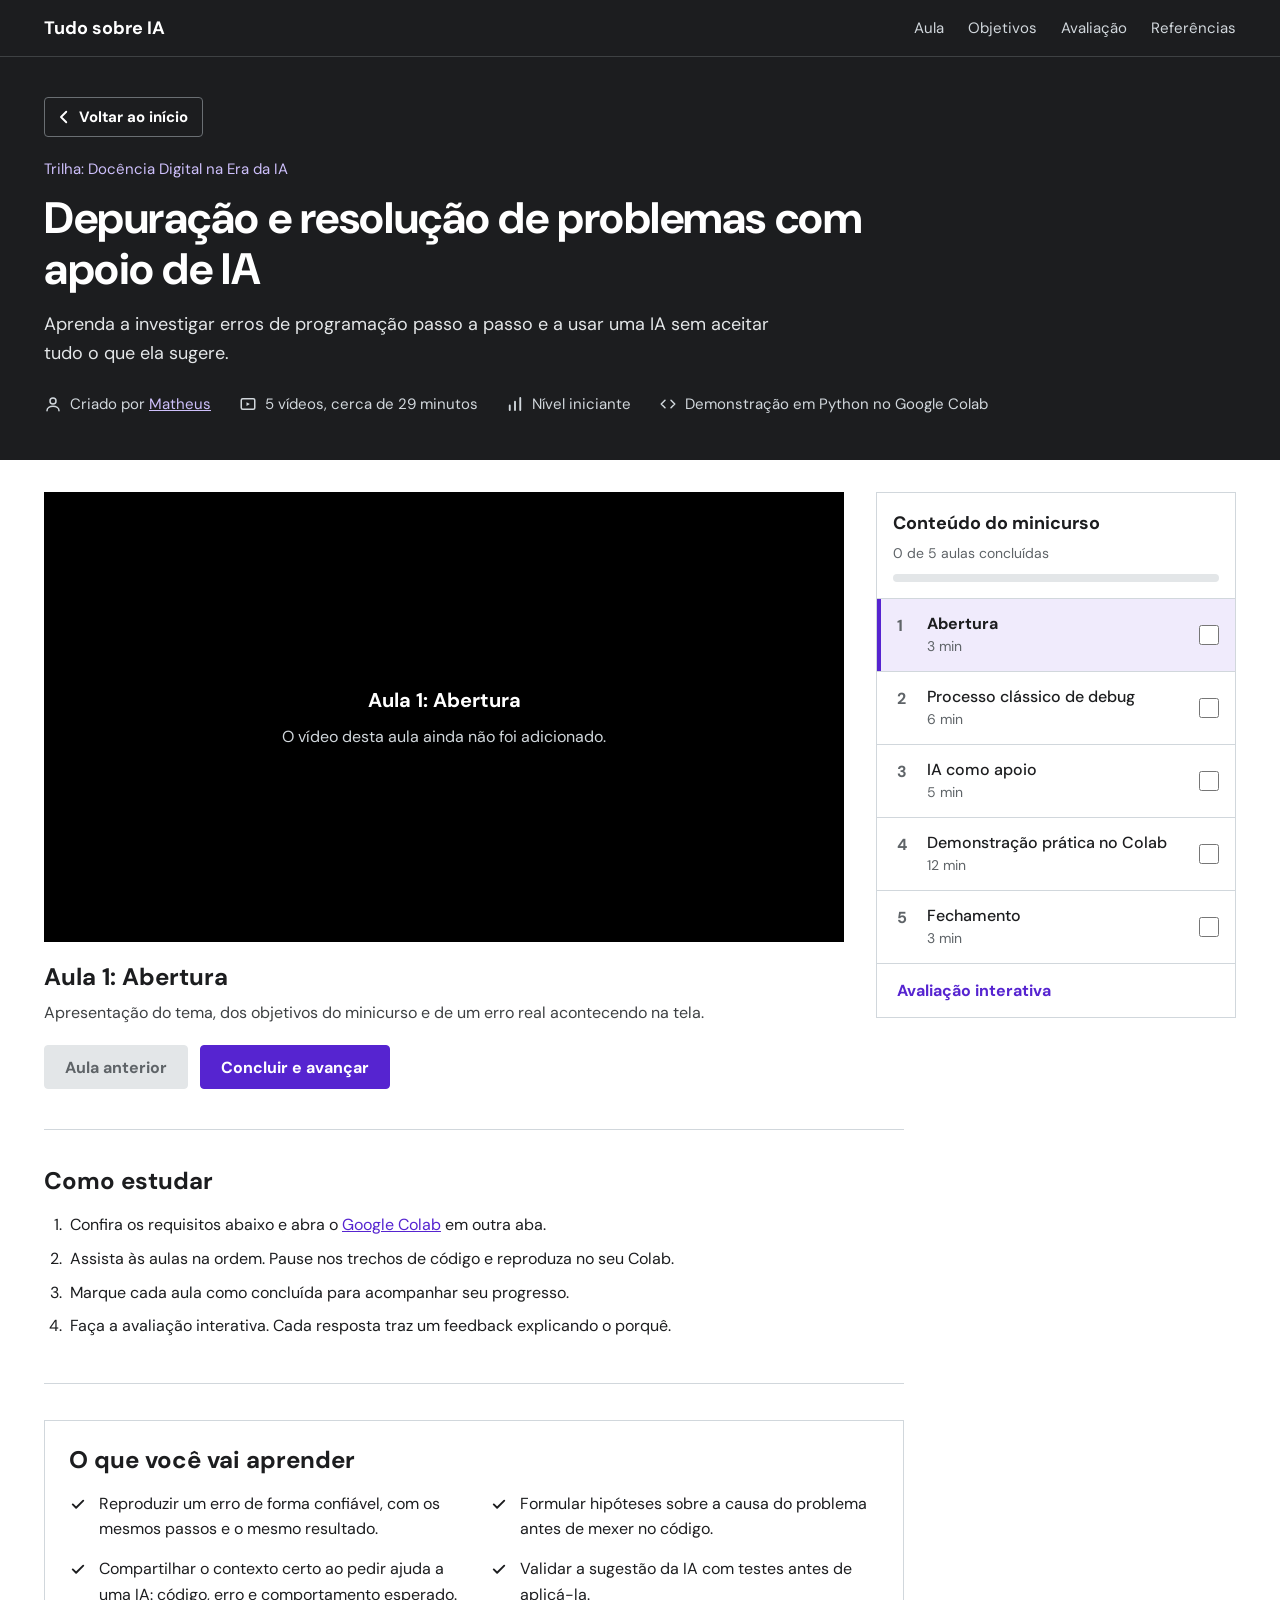
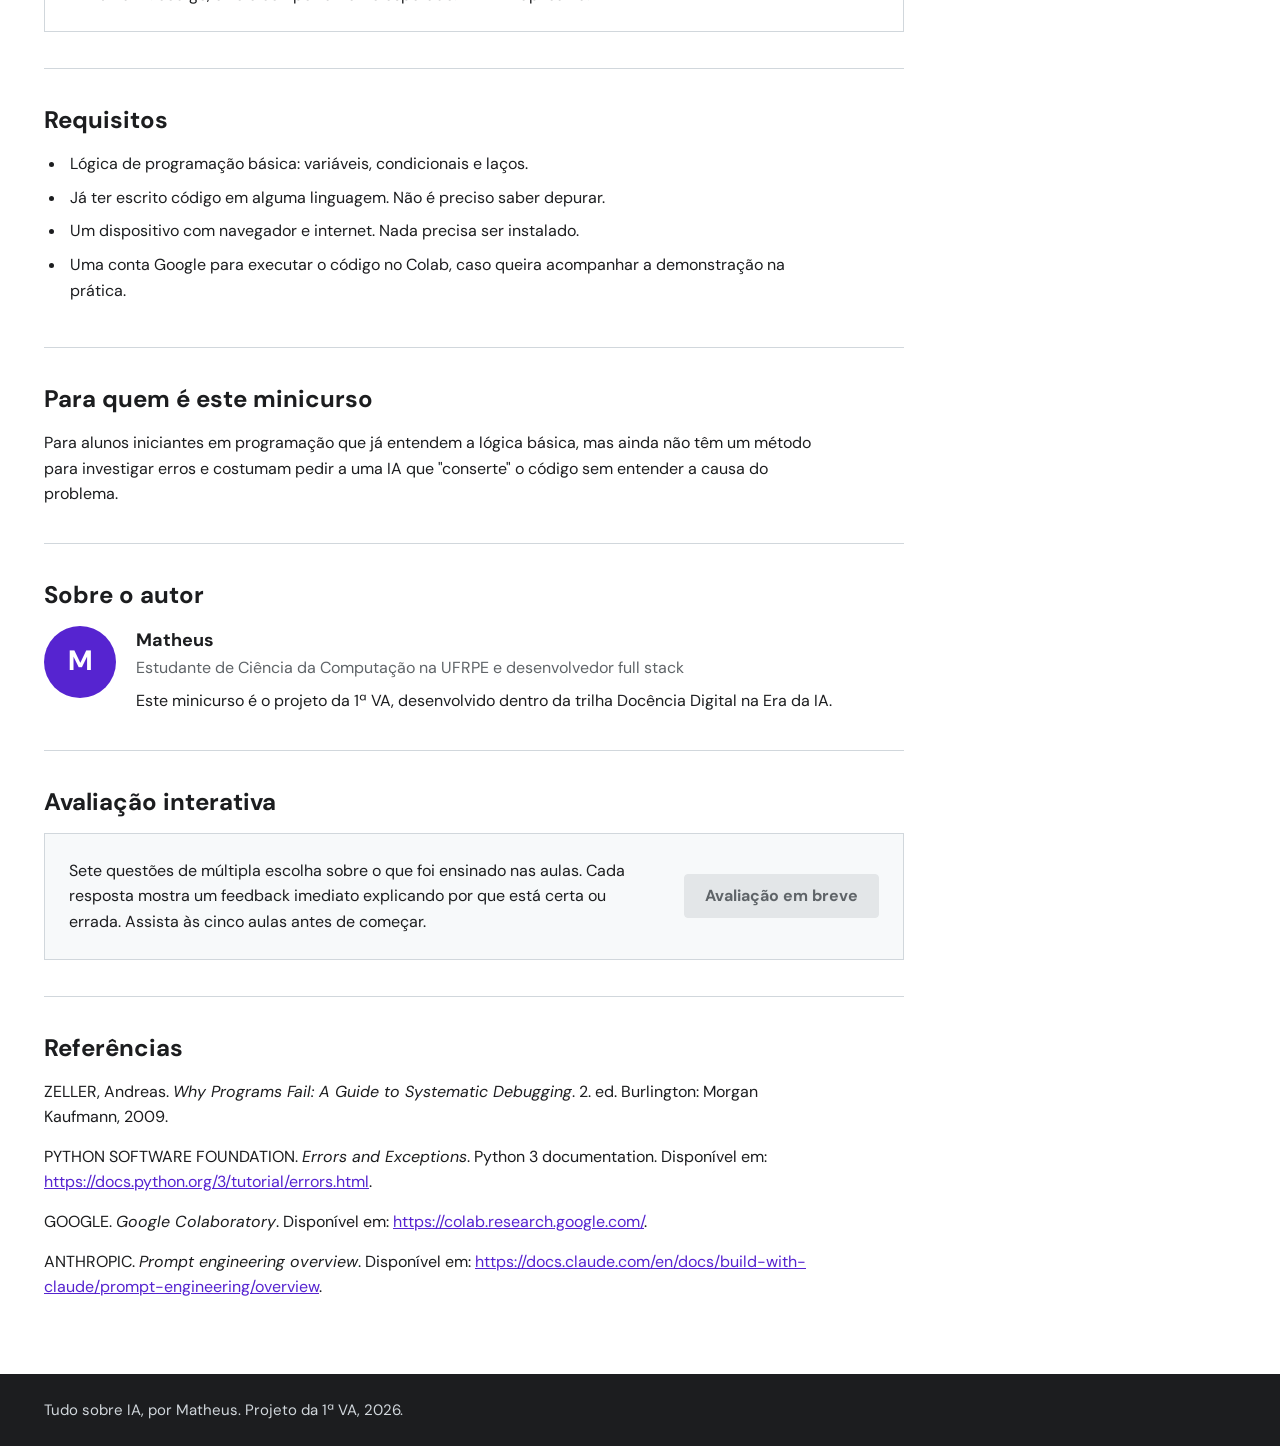
==== curso.html @ 9d7bdcac "site inicial" ====
<!DOCTYPE html>
<html lang="pt-BR">
<head>
  <meta charset="utf-8">
  <meta name="viewport" content="width=device-width, initial-scale=1">
  <meta name="theme-color" content="#1c1d1f">
  <title>Depuração e resolução de problemas com apoio de IA | Tudo sobre IA</title>
  <meta name="description" content="Minicurso em vídeo para iniciantes em programação: reproduzir erros, formular hipóteses e usar uma IA com segurança para depurar código em Python.">
  <link rel="preconnect" href="https://fonts.googleapis.com">
  <link rel="preconnect" href="https://fonts.gstatic.com" crossorigin>
  <link href="https://fonts.googleapis.com/css2?family=DM+Sans:opsz,wght@9..40,400;9..40,500;9..40,700&display=swap" rel="stylesheet">
  <link rel="stylesheet" href="styles.css">
</head>
<body>
  <a class="skip-link" href="#aula">Ir para a aula</a>

  <header class="topbar">
    <div class="wrap topbar-inner">
      <a class="brand" href="index.html">Tudo sobre IA</a>
      <nav aria-label="Seções da página">
        <ul>
          <li><a href="#aula">Aula</a></li>
          <li><a href="#aprender">Objetivos</a></li>
          <li><a href="#avaliacao">Avaliação</a></li>
          <li><a href="#referencias">Referências</a></li>
        </ul>
      </nav>
    </div>
  </header>

  <main id="inicio">
    <section class="hero" aria-labelledby="titulo">
      <div class="wrap">
        <a class="back" href="index.html">
          <svg viewBox="0 0 24 24" width="18" height="18" aria-hidden="true" focusable="false"><path d="M15 5l-7 7 7 7" fill="none" stroke="currentColor" stroke-width="2.5" stroke-linecap="round" stroke-linejoin="round"/></svg>
          Voltar ao início
        </a>
        <p class="trail">Trilha: Docência Digital na Era da IA</p>
        <h1 id="titulo">Depuração e resolução de problemas com apoio de IA</h1>
        <p class="lead">Aprenda a investigar erros de programação passo a passo e a usar uma IA sem aceitar tudo o que ela sugere.</p>
        <ul class="meta">
          <li>
            <svg viewBox="0 0 24 24" width="18" height="18" aria-hidden="true" focusable="false"><circle cx="12" cy="8" r="4" fill="none" stroke="currentColor" stroke-width="2"/><path d="M4 21c0-4 4-6 8-6s8 2 8 6" fill="none" stroke="currentColor" stroke-width="2" stroke-linecap="round"/></svg>
            <span>Criado por <a href="#autor">Matheus</a></span>
          </li>
          <li>
            <svg viewBox="0 0 24 24" width="18" height="18" aria-hidden="true" focusable="false"><rect x="3" y="5" width="18" height="14" rx="2" fill="none" stroke="currentColor" stroke-width="2"/><path d="M10 9.5v5l4.5-2.5z" fill="currentColor"/></svg>
            <span id="meta-videos">5 vídeos, cerca de 29 minutos</span>
          </li>
          <li>
            <svg viewBox="0 0 24 24" width="18" height="18" aria-hidden="true" focusable="false"><path d="M5 20v-6M12 20V9M19 20V4" fill="none" stroke="currentColor" stroke-width="2.5" stroke-linecap="round"/></svg>
            <span>Nível iniciante</span>
          </li>
          <li>
            <svg viewBox="0 0 24 24" width="18" height="18" aria-hidden="true" focusable="false"><path d="M8 7l-5 5 5 5M16 7l5 5-5 5" fill="none" stroke="currentColor" stroke-width="2" stroke-linecap="round" stroke-linejoin="round"/></svg>
            <span>Demonstração em Python no Google Colab</span>
          </li>
        </ul>
      </div>
    </section>

    <section id="aula" class="player wrap" aria-labelledby="aula-titulo">
      <div class="stage">
        <div class="video-frame" id="video-frame">
          <noscript><p class="placeholder">Ative o JavaScript para assistir às aulas.</p></noscript>
        </div>
        <div class="lesson-head">
          <h2 id="aula-titulo" aria-live="polite">Aula 1</h2>
          <p id="aula-desc"></p>
          <div class="lesson-actions">
            <button type="button" id="prev" class="btn btn-ghost">Aula anterior</button>
            <button type="button" id="next" class="btn">Concluir e avançar</button>
          </div>
        </div>
      </div>

      <aside class="sidebar" aria-labelledby="conteudo-titulo">
        <div class="sidebar-head">
          <h2 id="conteudo-titulo">Conteúdo do minicurso</h2>
          <p id="progress-text" class="progress-text">0 de 5 aulas concluídas</p>
          <progress id="progress" max="5" value="0" aria-labelledby="progress-text"></progress>
        </div>
        <ol id="lesson-list" class="lessons"></ol>
        <a class="sidebar-foot" href="#avaliacao">Avaliação interativa</a>
      </aside>
    </section>

    <div class="wrap content">
      <section id="como-estudar" class="block" aria-labelledby="como-estudar-titulo">
        <h2 id="como-estudar-titulo">Como estudar</h2>
        <ol class="steps">
          <li>Confira os requisitos abaixo e abra o <a href="https://colab.research.google.com/" target="_blank" rel="noopener noreferrer">Google Colab</a> em outra aba.</li>
          <li>Assista às aulas na ordem. Pause nos trechos de código e reproduza no seu Colab.</li>
          <li>Marque cada aula como concluída para acompanhar seu progresso.</li>
          <li>Faça a avaliação interativa. Cada resposta traz um feedback explicando o porquê.</li>
        </ol>
      </section>

      <section id="aprender" class="block" aria-labelledby="aprender-titulo">
        <div class="learn-box">
          <h2 id="aprender-titulo">O que você vai aprender</h2>
          <ul class="checks">
            <li>
              <svg viewBox="0 0 24 24" width="18" height="18" aria-hidden="true" focusable="false"><path d="M5 12.5l4.5 4.5L19 7.5" fill="none" stroke="currentColor" stroke-width="2.5" stroke-linecap="round" stroke-linejoin="round"/></svg>
              <span>Reproduzir um erro de forma confiável, com os mesmos passos e o mesmo resultado.</span>
            </li>
            <li>
              <svg viewBox="0 0 24 24" width="18" height="18" aria-hidden="true" focusable="false"><path d="M5 12.5l4.5 4.5L19 7.5" fill="none" stroke="currentColor" stroke-width="2.5" stroke-linecap="round" stroke-linejoin="round"/></svg>
              <span>Formular hipóteses sobre a causa do problema antes de mexer no código.</span>
            </li>
            <li>
              <svg viewBox="0 0 24 24" width="18" height="18" aria-hidden="true" focusable="false"><path d="M5 12.5l4.5 4.5L19 7.5" fill="none" stroke="currentColor" stroke-width="2.5" stroke-linecap="round" stroke-linejoin="round"/></svg>
              <span>Compartilhar o contexto certo ao pedir ajuda a uma IA: código, erro e comportamento esperado.</span>
            </li>
            <li>
              <svg viewBox="0 0 24 24" width="18" height="18" aria-hidden="true" focusable="false"><path d="M5 12.5l4.5 4.5L19 7.5" fill="none" stroke="currentColor" stroke-width="2.5" stroke-linecap="round" stroke-linejoin="round"/></svg>
              <span>Validar a sugestão da IA com testes antes de aplicá-la.</span>
            </li>
          </ul>
        </div>
      </section>

      <section id="requisitos" class="block" aria-labelledby="requisitos-titulo">
        <h2 id="requisitos-titulo">Requisitos</h2>
        <ul class="list">
          <li>Lógica de programação básica: variáveis, condicionais e laços.</li>
          <li>Já ter escrito código em alguma linguagem. Não é preciso saber depurar.</li>
          <li>Um dispositivo com navegador e internet. Nada precisa ser instalado.</li>
          <li>Uma conta Google para executar o código no Colab, caso queira acompanhar a demonstração na prática.</li>
        </ul>
      </section>

      <section id="publico" class="block" aria-labelledby="publico-titulo">
        <h2 id="publico-titulo">Para quem é este minicurso</h2>
        <p>Para alunos iniciantes em programação que já entendem a lógica básica, mas ainda não têm um método para investigar erros e costumam pedir a uma IA que "conserte" o código sem entender a causa do problema.</p>
      </section>

      <section id="autor" class="block" aria-labelledby="autor-titulo">
        <h2 id="autor-titulo">Sobre o autor</h2>
        <div class="author">
          <div class="avatar" aria-hidden="true">M</div>
          <div>
            <!-- Se quiser, coloque o nome completo aqui -->
            <h3>Matheus</h3>
            <p class="role">Estudante de Ciência da Computação na UFRPE e desenvolvedor full stack</p>
            <p>Este minicurso é o projeto da 1ª VA, desenvolvido dentro da trilha Docência Digital na Era da IA.</p>
          </div>
        </div>
      </section>

      <section id="avaliacao" class="block" aria-labelledby="avaliacao-titulo">
        <h2 id="avaliacao-titulo">Avaliação interativa</h2>
        <div class="assess-box">
          <p>Sete questões de múltipla escolha sobre o que foi ensinado nas aulas. Cada resposta mostra um feedback imediato explicando por que está certa ou errada. Assista às cinco aulas antes de começar.</p>
          <a id="assessment-link" class="btn" href="#avaliacao">Fazer a avaliação</a>
        </div>
      </section>

      <section id="referencias" class="block" aria-labelledby="referencias-titulo">
        <h2 id="referencias-titulo">Referências</h2>
        <ul class="refs">
          <li>ZELLER, Andreas. <em>Why Programs Fail: A Guide to Systematic Debugging</em>. 2. ed. Burlington: Morgan Kaufmann, 2009.</li>
          <li>PYTHON SOFTWARE FOUNDATION. <em>Errors and Exceptions</em>. Python 3 documentation. Disponível em: <a href="https://docs.python.org/3/tutorial/errors.html" target="_blank" rel="noopener noreferrer">https://docs.python.org/3/tutorial/errors.html</a>.</li>
          <li>GOOGLE. <em>Google Colaboratory</em>. Disponível em: <a href="https://colab.research.google.com/" target="_blank" rel="noopener noreferrer">https://colab.research.google.com/</a>.</li>
          <li>ANTHROPIC. <em>Prompt engineering overview</em>. Disponível em: <a href="https://docs.claude.com/en/docs/build-with-claude/prompt-engineering/overview" target="_blank" rel="noopener noreferrer">https://docs.claude.com/en/docs/build-with-claude/prompt-engineering/overview</a>.</li>
        </ul>
      </section>
    </div>
  </main>

  <footer class="footer">
    <div class="wrap">
      <p>Tudo sobre IA, por Matheus. Projeto da 1ª VA, 2026.</p>
    </div>
  </footer>

  <script src="app.js"></script>
</body>
</html>
---- styles.css ----
:root {
  --ink: #1c1d1f;
  --paper: #ffffff;
  --mist: #f7f9fa;
  --line: #d1d7dc;
  --muted: #5f6468;
  --violet: #5624d0;
  --violet-dark: #401b9c;
  --violet-tint: #f0ebfc;
  --on-dark: #d1d7dc;
  --radius: 4px;
  --font: "DM Sans", system-ui, -apple-system, "Segoe UI", Roboto, sans-serif;
}

*, *::before, *::after { box-sizing: border-box; }

html { scroll-behavior: smooth; }

body {
  margin: 0;
  font-family: var(--font);
  font-size: 1rem;
  line-height: 1.6;
  color: var(--ink);
  background: var(--paper);
}

h1, h2, h3, p, ul, ol { margin: 0; }
ul, ol { padding: 0; }
a { color: var(--violet); }

:focus-visible {
  outline: 3px solid var(--violet);
  outline-offset: 2px;
}

.topbar :focus-visible,
.hero :focus-visible,
.footer :focus-visible {
  outline-color: #cec0fc;
}

.sr-only {
  position: absolute;
  width: 1px;
  height: 1px;
  padding: 0;
  margin: -1px;
  overflow: hidden;
  clip: rect(0, 0, 0, 0);
  white-space: nowrap;
  border: 0;
}

.wrap {
  width: 100%;
  max-width: 1240px;
  margin-inline: auto;
  padding-inline: 24px;
}

.skip-link {
  position: absolute;
  left: 16px;
  top: -64px;
  z-index: 10;
  padding: 10px 16px;
  border-radius: var(--radius);
  background: var(--paper);
  color: var(--ink);
  font-weight: 700;
}
.skip-link:focus { top: 12px; }

/* Barra superior */
.topbar {
  background: var(--ink);
  border-bottom: 1px solid #3e4143;
}
.topbar-inner {
  display: flex;
  flex-wrap: wrap;
  align-items: center;
  justify-content: space-between;
  gap: 8px 32px;
  min-height: 56px;
}
.brand {
  color: var(--paper);
  font-weight: 700;
  font-size: 1.125rem;
  text-decoration: none;
}
.topbar nav ul {
  display: flex;
  flex-wrap: wrap;
  gap: 4px 24px;
  list-style: none;
}
.topbar nav a {
  display: inline-block;
  padding: 8px 0;
  color: var(--on-dark);
  font-size: 0.9375rem;
  text-decoration: none;
}
.topbar nav a:hover { color: var(--paper); text-decoration: underline; }

/* Cabeçalho do curso */
.hero {
  background: var(--ink);
  color: var(--paper);
  padding: 40px 0 44px;
}
.trail {
  color: #cec0fc;
  font-size: 0.9375rem;
  margin-bottom: 12px;
}
.hero h1 {
  max-width: 28ch;
  font-size: clamp(1.9rem, 4.2vw, 2.75rem);
  line-height: 1.15;
  font-weight: 700;
  letter-spacing: -0.01em;
}
.lead {
  max-width: 62ch;
  margin-top: 16px;
  color: #e3e6e8;
  font-size: 1.125rem;
}
.meta {
  display: flex;
  flex-wrap: wrap;
  gap: 10px 28px;
  margin-top: 24px;
  list-style: none;
  color: var(--on-dark);
  font-size: 0.9375rem;
}
.meta li {
  display: flex;
  align-items: center;
  gap: 8px;
}
.meta a { color: #cec0fc; }

/* Player e conteúdo do curso */
.player {
  display: grid;
  grid-template-columns: minmax(0, 1fr) 360px;
  gap: 32px;
  align-items: start;
  padding-block: 32px 40px;
}
.stage { min-width: 0; }

.video-frame {
  position: relative;
  aspect-ratio: 16 / 9;
  background: #000;
}
.video-frame iframe {
  position: absolute;
  inset: 0;
  width: 100%;
  height: 100%;
  border: 0;
}
.placeholder {
  position: absolute;
  inset: 0;
  display: grid;
  place-content: center;
  gap: 8px;
  padding: 24px;
  text-align: center;
  color: var(--paper);
}
.placeholder strong { font-size: 1.25rem; }
.placeholder span { color: var(--on-dark); }

.lesson-head { margin-top: 20px; }
.lesson-head h2 {
  font-size: 1.5rem;
  line-height: 1.25;
}
.lesson-head p {
  max-width: 66ch;
  margin-top: 8px;
  color: #3e4143;
}
.lesson-actions {
  display: flex;
  flex-wrap: wrap;
  gap: 12px;
  margin-top: 20px;
}

.btn {
  display: inline-flex;
  align-items: center;
  justify-content: center;
  min-height: 44px;
  padding: 0 20px;
  border: 1px solid var(--violet);
  border-radius: var(--radius);
  background: var(--violet);
  color: var(--paper);
  font: inherit;
  font-weight: 700;
  text-decoration: none;
  cursor: pointer;
  transition: background-color 0.15s;
}
.btn:hover { background: var(--violet-dark); border-color: var(--violet-dark); }
.btn-ghost {
  background: var(--paper);
  border-color: var(--ink);
  color: var(--ink);
}
.btn-ghost:hover { background: var(--mist); border-color: var(--ink); }
.btn[disabled],
.btn[aria-disabled="true"] {
  background: #e3e6e8;
  border-color: #e3e6e8;
  color: var(--muted);
  cursor: not-allowed;
}

/* Barra lateral */
.sidebar {
  position: sticky;
  top: 16px;
  border: 1px solid var(--line);
  background: var(--paper);
}
.sidebar-head {
  padding: 16px;
  border-bottom: 1px solid var(--line);
}
.sidebar-head h2 { font-size: 1.125rem; }
.progress-text {
  margin: 4px 0 10px;
  color: var(--muted);
  font-size: 0.875rem;
}
progress {
  display: block;
  width: 100%;
  height: 8px;
  border: 0;
  border-radius: var(--radius);
  background: #e3e6e8;
  appearance: none;
  -webkit-appearance: none;
  overflow: hidden;
}
progress::-webkit-progress-bar { background: #e3e6e8; }
progress::-webkit-progress-value { background: var(--violet); }
progress::-moz-progress-bar { background: var(--violet); }

.lessons { list-style: none; }
.lesson {
  display: flex;
  align-items: stretch;
  border-bottom: 1px solid var(--line);
}
.lesson.is-current {
  background: var(--violet-tint);
  box-shadow: inset 4px 0 0 var(--violet);
}
.lesson-btn {
  flex: 1;
  display: flex;
  gap: 12px;
  padding: 14px 8px 14px 20px;
  border: 0;
  background: none;
  color: var(--ink);
  font: inherit;
  text-align: left;
  cursor: pointer;
}
.lesson:not(.is-current) .lesson-btn:hover { background: var(--mist); }
.lesson-num {
  min-width: 18px;
  color: var(--muted);
  font-weight: 700;
}
.lesson-text { display: grid; }
.lesson-title { font-weight: 500; line-height: 1.35; }
.lesson-time { color: var(--muted); font-size: 0.875rem; }
.lesson.is-current .lesson-title { font-weight: 700; }

.done {
  display: flex;
  align-items: center;
  padding: 0 16px;
  cursor: pointer;
}
.done input {
  width: 20px;
  height: 20px;
  margin: 0;
  accent-color: var(--violet);
  cursor: pointer;
}

.sidebar-foot {
  display: block;
  padding: 14px 20px;
  font-weight: 700;
  text-decoration: none;
}
.sidebar-foot:hover { background: var(--mist); text-decoration: underline; }

/* Conteúdo abaixo do player */
.content { padding-bottom: 24px; }
.block {
  max-width: 860px;
  padding-block: 36px;
  border-top: 1px solid var(--line);
}
.block h2 {
  margin-bottom: 16px;
  font-size: 1.5rem;
  line-height: 1.25;
}
.block p { max-width: 70ch; }

.steps, .list { padding-left: 22px; }
.steps li, .list li { margin-bottom: 8px; padding-left: 4px; max-width: 70ch; }

.learn-box {
  padding: 24px;
  border: 1px solid var(--line);
}
.checks {
  display: grid;
  grid-template-columns: 1fr 1fr;
  gap: 14px 32px;
  list-style: none;
}
.checks li {
  display: flex;
  align-items: flex-start;
  gap: 12px;
}
.checks svg { flex: none; margin-top: 4px; }

.author {
  display: flex;
  align-items: flex-start;
  gap: 20px;
}
.avatar {
  display: grid;
  flex: none;
  place-items: center;
  width: 72px;
  height: 72px;
  border-radius: 50%;
  background: var(--violet);
  color: var(--paper);
  font-size: 1.75rem;
  font-weight: 700;
}
.author h3 { font-size: 1.125rem; }
.author .role { margin-bottom: 8px; color: var(--muted); }

.assess-box {
  display: flex;
  flex-wrap: wrap;
  align-items: center;
  justify-content: space-between;
  gap: 20px 32px;
  padding: 24px;
  border: 1px solid var(--line);
  background: var(--mist);
}
.assess-box p { flex: 1 1 380px; }

.refs { list-style: none; }
.refs li {
  margin-bottom: 14px;
  max-width: 70ch;
  overflow-wrap: anywhere;
}

.footer {
  padding: 24px 0;
  background: var(--ink);
  color: var(--on-dark);
  font-size: 0.9375rem;
}


/* Botão de voltar (página do curso) */
.back {
  display: inline-flex;
  align-items: center;
  gap: 6px;
  min-height: 40px;
  margin-bottom: 20px;
  padding: 0 14px 0 10px;
  border: 1px solid #6a6f73;
  border-radius: var(--radius);
  color: var(--paper);
  font-size: 0.9375rem;
  font-weight: 700;
  text-decoration: none;
}
.back:hover { background: #2d2f31; }

/* Home */
.hero-home { padding: 48px 0 56px; }
.home-block { padding-block: 40px 8px; }
.home-block h2 {
  margin-bottom: 20px;
  font-size: 1.5rem;
  line-height: 1.25;
}
main > .home-block:last-child { padding-bottom: 56px; }

.course-card {
  position: relative;
  display: grid;
  grid-template-columns: minmax(0, 380px) minmax(0, 1fr);
  border: 1px solid var(--line);
  background: var(--paper);
}
.course-cover {
  display: grid;
  align-items: center;
  padding: 32px;
  background: var(--ink);
}
.code {
  margin: 0;
  color: #e3e6e8;
  font-family: ui-monospace, "SF Mono", Menlo, Consolas, monospace;
  font-size: 0.9375rem;
  line-height: 1.7;
  white-space: pre-wrap;
}
.code .err { color: #ffb4a8; }

.course-info {
  display: flex;
  flex-direction: column;
  align-items: flex-start;
  gap: 12px;
  padding: 28px;
}
.course-info h3 {
  font-size: 1.5rem;
  line-height: 1.25;
}
.course-info h3 a {
  color: var(--ink);
  text-decoration: none;
}
.course-info h3 a::after {
  content: "";
  position: absolute;
  inset: 0;
}
.course-card:hover h3 a { text-decoration: underline; }
.course-info p { max-width: 60ch; }
.course-author { color: var(--muted); font-size: 0.9375rem; }
.meta-light {
  display: flex;
  flex-wrap: wrap;
  gap: 8px 24px;
  list-style: none;
  color: #3e4143;
  font-size: 0.9375rem;
}
.meta-light li { display: flex; align-items: center; gap: 8px; }
.course-info .btn { position: relative; z-index: 1; margin-top: 8px; }

.how {
  display: grid;
  grid-template-columns: repeat(3, minmax(0, 1fr));
  gap: 32px;
  list-style: none;
}
.how li {
  padding-top: 16px;
  border-top: 3px solid var(--ink);
}
.how-num {
  display: block;
  margin-bottom: 4px;
  color: var(--violet);
  font-size: 1.5rem;
  font-weight: 700;
  line-height: 1.2;
}
.how h3 { margin-bottom: 6px; font-size: 1.125rem; }
.how p { max-width: 40ch; color: #3e4143; }

@media (max-width: 960px) {
  .course-card { grid-template-columns: minmax(0, 1fr); }
  .course-cover { padding: 24px; }
  .how { grid-template-columns: minmax(0, 1fr); gap: 24px; }
}

@media (max-width: 560px) {
  .hero-home { padding: 32px 0 36px; }
  .course-info { padding: 20px; }
}

/* Telas menores */
@media (max-width: 960px) {
  .player { grid-template-columns: minmax(0, 1fr); }
  .sidebar { position: static; }
  .checks { grid-template-columns: 1fr; }
}

@media (max-width: 560px) {
  .wrap { padding-inline: 16px; }
  .hero { padding: 28px 0 32px; }
  .lesson-actions .btn { flex: 1 1 100%; }
  .author { flex-direction: column; }
}

@media (prefers-reduced-motion: reduce) {
  html { scroll-behavior: auto; }
  * { transition: none !important; }
}
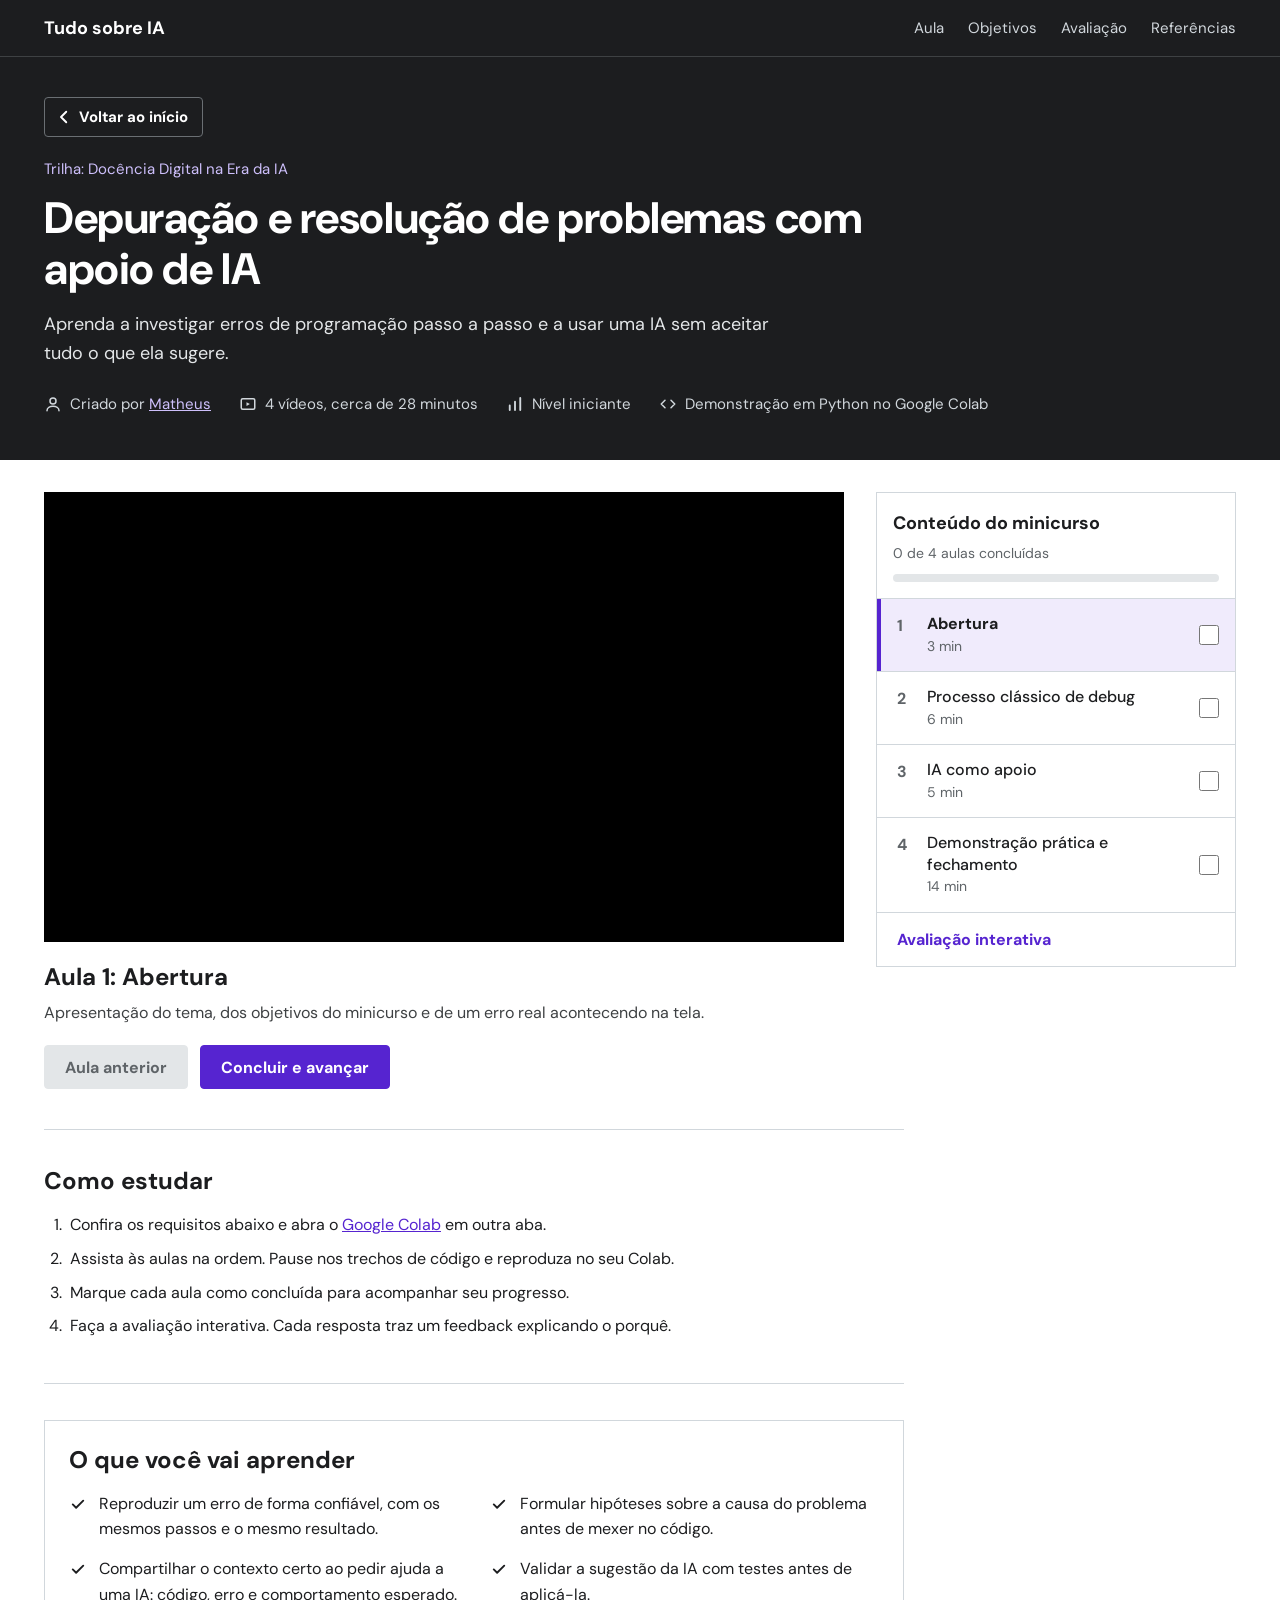
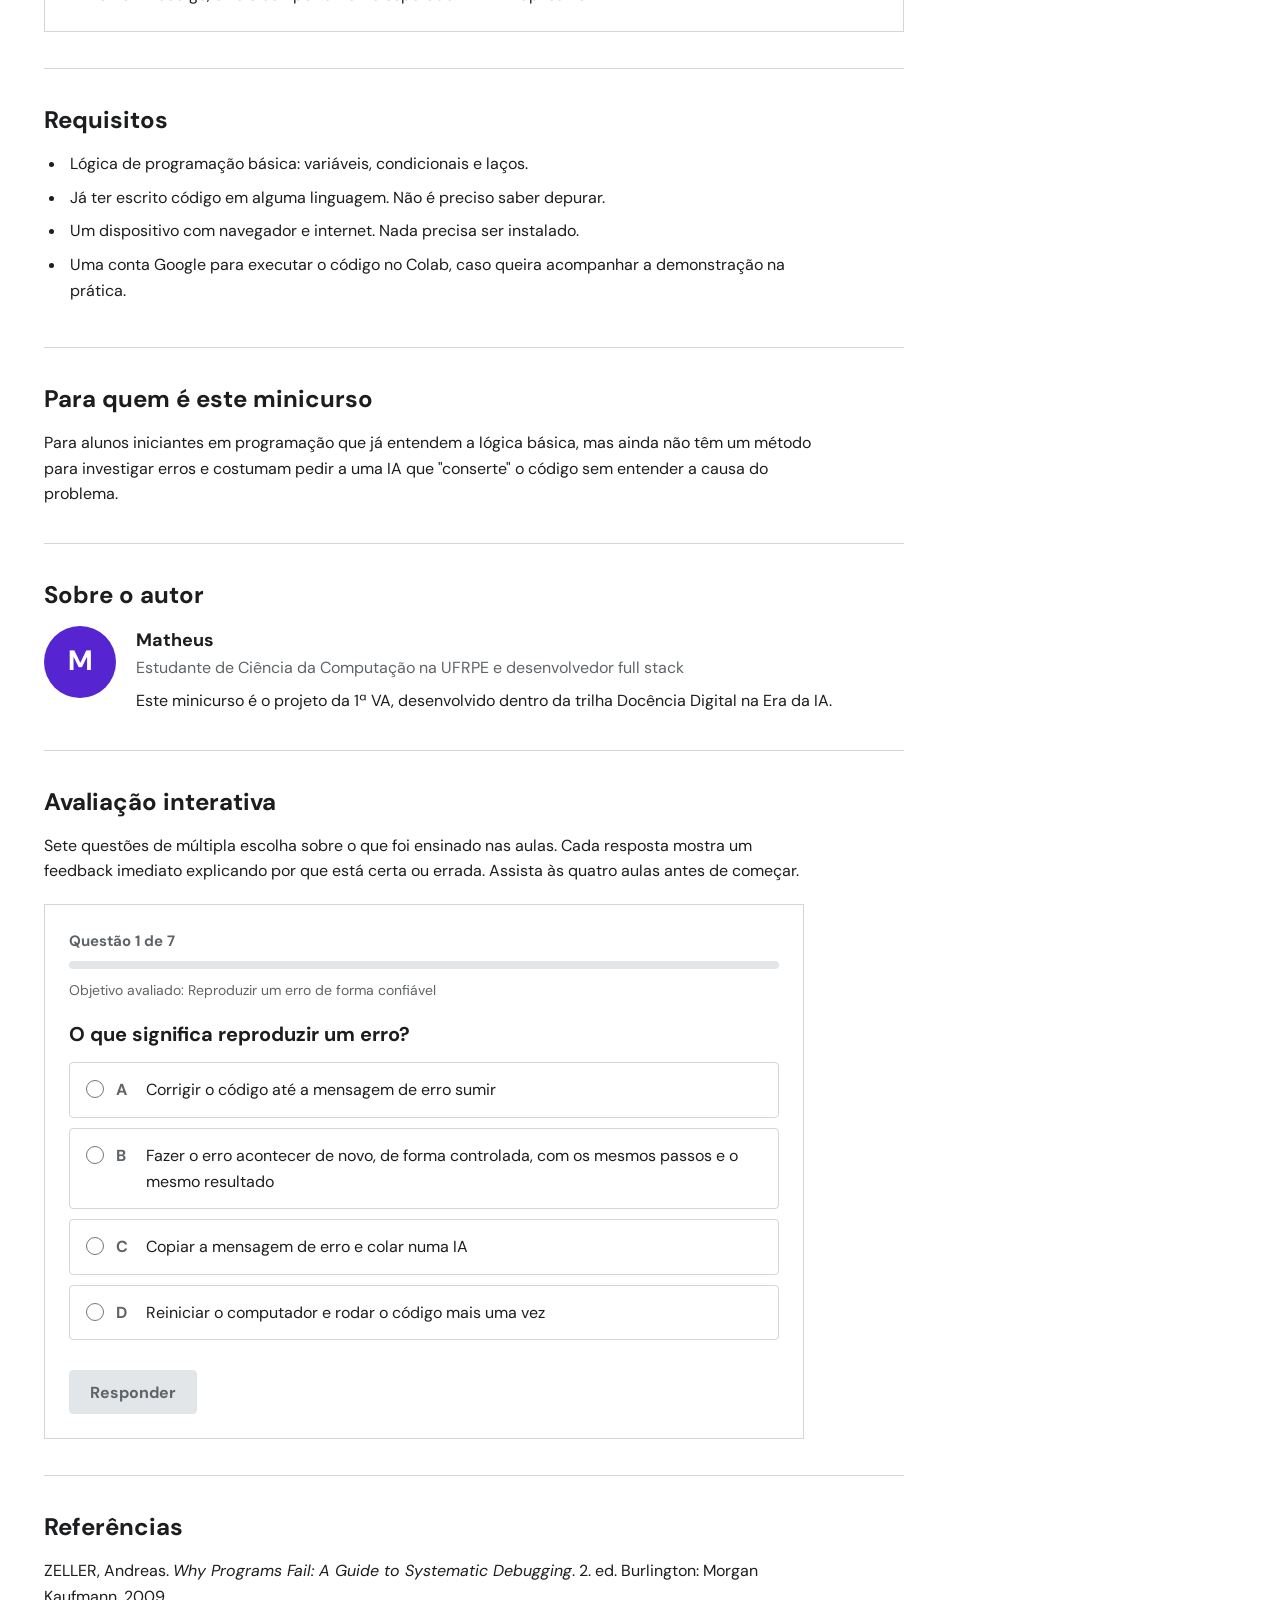
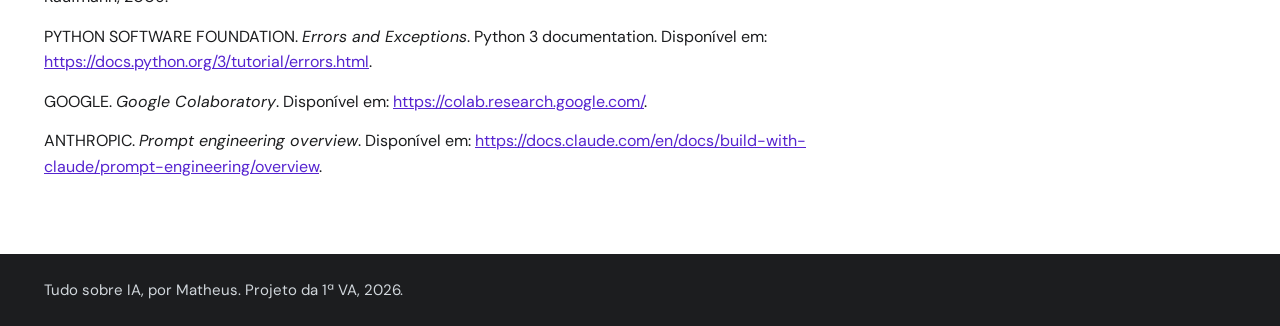
==== commit 1c5bf419: "videos e quiz" ====
--- a/curso.html
+++ b/curso.html
@@ -45,7 +45,7 @@
           </li>
           <li>
             <svg viewBox="0 0 24 24" width="18" height="18" aria-hidden="true" focusable="false"><rect x="3" y="5" width="18" height="14" rx="2" fill="none" stroke="currentColor" stroke-width="2"/><path d="M10 9.5v5l4.5-2.5z" fill="currentColor"/></svg>
-            <span id="meta-videos">5 vídeos, cerca de 29 minutos</span>
+            <span id="meta-videos">4 vídeos, cerca de 28 minutos</span>
           </li>
           <li>
             <svg viewBox="0 0 24 24" width="18" height="18" aria-hidden="true" focusable="false"><path d="M5 20v-6M12 20V9M19 20V4" fill="none" stroke="currentColor" stroke-width="2.5" stroke-linecap="round"/></svg>
@@ -77,8 +77,8 @@
       <aside class="sidebar" aria-labelledby="conteudo-titulo">
         <div class="sidebar-head">
           <h2 id="conteudo-titulo">Conteúdo do minicurso</h2>
-          <p id="progress-text" class="progress-text">0 de 5 aulas concluídas</p>
-          <progress id="progress" max="5" value="0" aria-labelledby="progress-text"></progress>
+          <p id="progress-text" class="progress-text">0 de 4 aulas concluídas</p>
+          <progress id="progress" max="4" value="0" aria-labelledby="progress-text"></progress>
         </div>
         <ol id="lesson-list" class="lessons"></ol>
         <a class="sidebar-foot" href="#avaliacao">Avaliação interativa</a>
@@ -150,9 +150,9 @@
 
       <section id="avaliacao" class="block" aria-labelledby="avaliacao-titulo">
         <h2 id="avaliacao-titulo">Avaliação interativa</h2>
-        <div class="assess-box">
-          <p>Sete questões de múltipla escolha sobre o que foi ensinado nas aulas. Cada resposta mostra um feedback imediato explicando por que está certa ou errada. Assista às cinco aulas antes de começar.</p>
-          <a id="assessment-link" class="btn" href="#avaliacao">Fazer a avaliação</a>
+        <p class="assess-intro">Sete questões de múltipla escolha sobre o que foi ensinado nas aulas. Cada resposta mostra um feedback imediato explicando por que está certa ou errada. Assista às quatro aulas antes de começar.</p>
+        <div id="quiz" class="quiz">
+          <noscript><p>Ative o JavaScript para fazer a avaliação.</p></noscript>
         </div>
       </section>
 
@@ -175,5 +175,6 @@
   </footer>
 
   <script src="app.js"></script>
+  <script src="quiz.js"></script>
 </body>
 </html>
--- a/styles.css
+++ b/styles.css
@@ -8,6 +8,10 @@
   --violet-dark: #401b9c;
   --violet-tint: #f0ebfc;
   --on-dark: #d1d7dc;
+  --ok: #14672c;
+  --ok-bg: #e8f5ec;
+  --bad: #a12622;
+  --bad-bg: #fdecea;
   --radius: 4px;
   --font: "DM Sans", system-ui, -apple-system, "Segoe UI", Roboto, sans-serif;
 }
@@ -513,6 +517,142 @@
   .course-info { padding: 20px; }
 }
 
+
+/* Avaliação interativa */
+.assess-intro { margin-bottom: 20px; }
+
+.quiz-card {
+  max-width: 760px;
+  padding: 24px;
+  border: 1px solid var(--line);
+  background: var(--paper);
+}
+.quiz-count {
+  margin-bottom: 8px;
+  color: var(--muted);
+  font-size: 0.9375rem;
+  font-weight: 700;
+}
+.quiz-objective {
+  margin-top: 10px;
+  color: var(--muted);
+  font-size: 0.875rem;
+}
+.quiz-fs {
+  min-width: 0;
+  margin: 20px 0 0;
+  padding: 0;
+  border: 0;
+}
+.quiz-q {
+  display: block;
+  width: 100%;
+  margin-bottom: 14px;
+  padding: 0;
+  font-size: 1.25rem;
+  font-weight: 700;
+  line-height: 1.35;
+}
+.quiz-q:focus { outline: none; }
+.quiz-q:focus-visible { outline: 3px solid var(--violet); outline-offset: 4px; }
+
+.quiz-opt {
+  display: grid;
+  grid-template-columns: auto auto 1fr;
+  align-items: start;
+  gap: 4px 12px;
+  margin-bottom: 10px;
+  padding: 14px 16px;
+  border: 1px solid var(--line);
+  border-radius: var(--radius);
+  cursor: pointer;
+}
+.quiz-opt:hover { background: var(--mist); }
+.quiz-opt input {
+  width: 18px;
+  height: 18px;
+  margin: 3px 0 0;
+  accent-color: var(--violet);
+  cursor: pointer;
+}
+.quiz-opt:focus-within { outline: 3px solid var(--violet); outline-offset: 2px; }
+.quiz-letter {
+  min-width: 18px;
+  color: var(--muted);
+  font-weight: 700;
+}
+.quiz-text { min-width: 0; overflow-wrap: anywhere; }
+.quiz-opt.is-selected {
+  border-color: var(--violet);
+  background: var(--violet-tint);
+  box-shadow: inset 0 0 0 1px var(--violet);
+}
+.quiz-opt.is-correct {
+  border-color: var(--ok);
+  background: var(--ok-bg);
+  box-shadow: inset 0 0 0 1px var(--ok);
+  cursor: default;
+}
+.quiz-opt.is-wrong {
+  border-color: var(--bad);
+  background: var(--bad-bg);
+  box-shadow: inset 0 0 0 1px var(--bad);
+  cursor: default;
+}
+.quiz-opt:has(input:disabled) { cursor: default; }
+.quiz-opt:has(input:disabled):hover { background: var(--paper); }
+.quiz-opt.is-correct:hover { background: var(--ok-bg); }
+.quiz-opt.is-wrong:hover { background: var(--bad-bg); }
+.quiz-badge {
+  grid-column: 3;
+  font-size: 0.875rem;
+  font-weight: 700;
+}
+.is-correct .quiz-badge { color: var(--ok); }
+.is-wrong .quiz-badge { color: var(--bad); }
+
+.quiz-fb-slot:not(:empty) { margin-top: 16px; }
+.quiz-fb {
+  padding: 14px 16px;
+  border-left: 4px solid;
+  border-radius: var(--radius);
+}
+.quiz-fb.is-ok { border-color: var(--ok); background: var(--ok-bg); }
+.quiz-fb.is-bad { border-color: var(--bad); background: var(--bad-bg); }
+.quiz-fb-title { margin-bottom: 4px; font-weight: 700; }
+.quiz-fb.is-ok .quiz-fb-title { color: var(--ok); }
+.quiz-fb.is-bad .quiz-fb-title { color: var(--bad); }
+
+.quiz-actions { margin-top: 20px; }
+
+.quiz-result-title { font-size: 1.5rem; line-height: 1.25; }
+.quiz-result-title:focus { outline: none; }
+.quiz-result-title:focus-visible { outline: 3px solid var(--violet); outline-offset: 4px; }
+.quiz-result-msg { margin-top: 8px; }
+.quiz-summary {
+  display: grid;
+  gap: 8px;
+  margin-top: 20px;
+  list-style: none;
+}
+.quiz-summary li {
+  display: flex;
+  align-items: baseline;
+  gap: 12px;
+  padding: 10px 14px;
+  border-left: 4px solid;
+  border-radius: var(--radius);
+}
+.quiz-summary li.is-ok { border-color: var(--ok); background: var(--ok-bg); }
+.quiz-summary li.is-bad { border-color: var(--bad); background: var(--bad-bg); }
+.quiz-summary-mark { min-width: 56px; font-size: 0.875rem; font-weight: 700; }
+.quiz-summary li.is-ok .quiz-summary-mark { color: var(--ok); }
+.quiz-summary li.is-bad .quiz-summary-mark { color: var(--bad); }
+
+.quiz-review { margin-top: 24px; }
+.quiz-review-title { margin-bottom: 10px; font-weight: 700; }
+.quiz-review-list { display: flex; flex-wrap: wrap; gap: 10px; }
+
 /* Telas menores */
 @media (max-width: 960px) {
   .player { grid-template-columns: minmax(0, 1fr); }
@@ -521,6 +661,10 @@
 }
 
 @media (max-width: 560px) {
+  .quiz-card { padding: 16px; }
+  .quiz-opt { padding: 12px; }
+  .quiz-actions .btn,
+  .quiz-review-list .btn { width: 100%; }
   .wrap { padding-inline: 16px; }
   .hero { padding: 28px 0 32px; }
   .lesson-actions .btn { flex: 1 1 100%; }
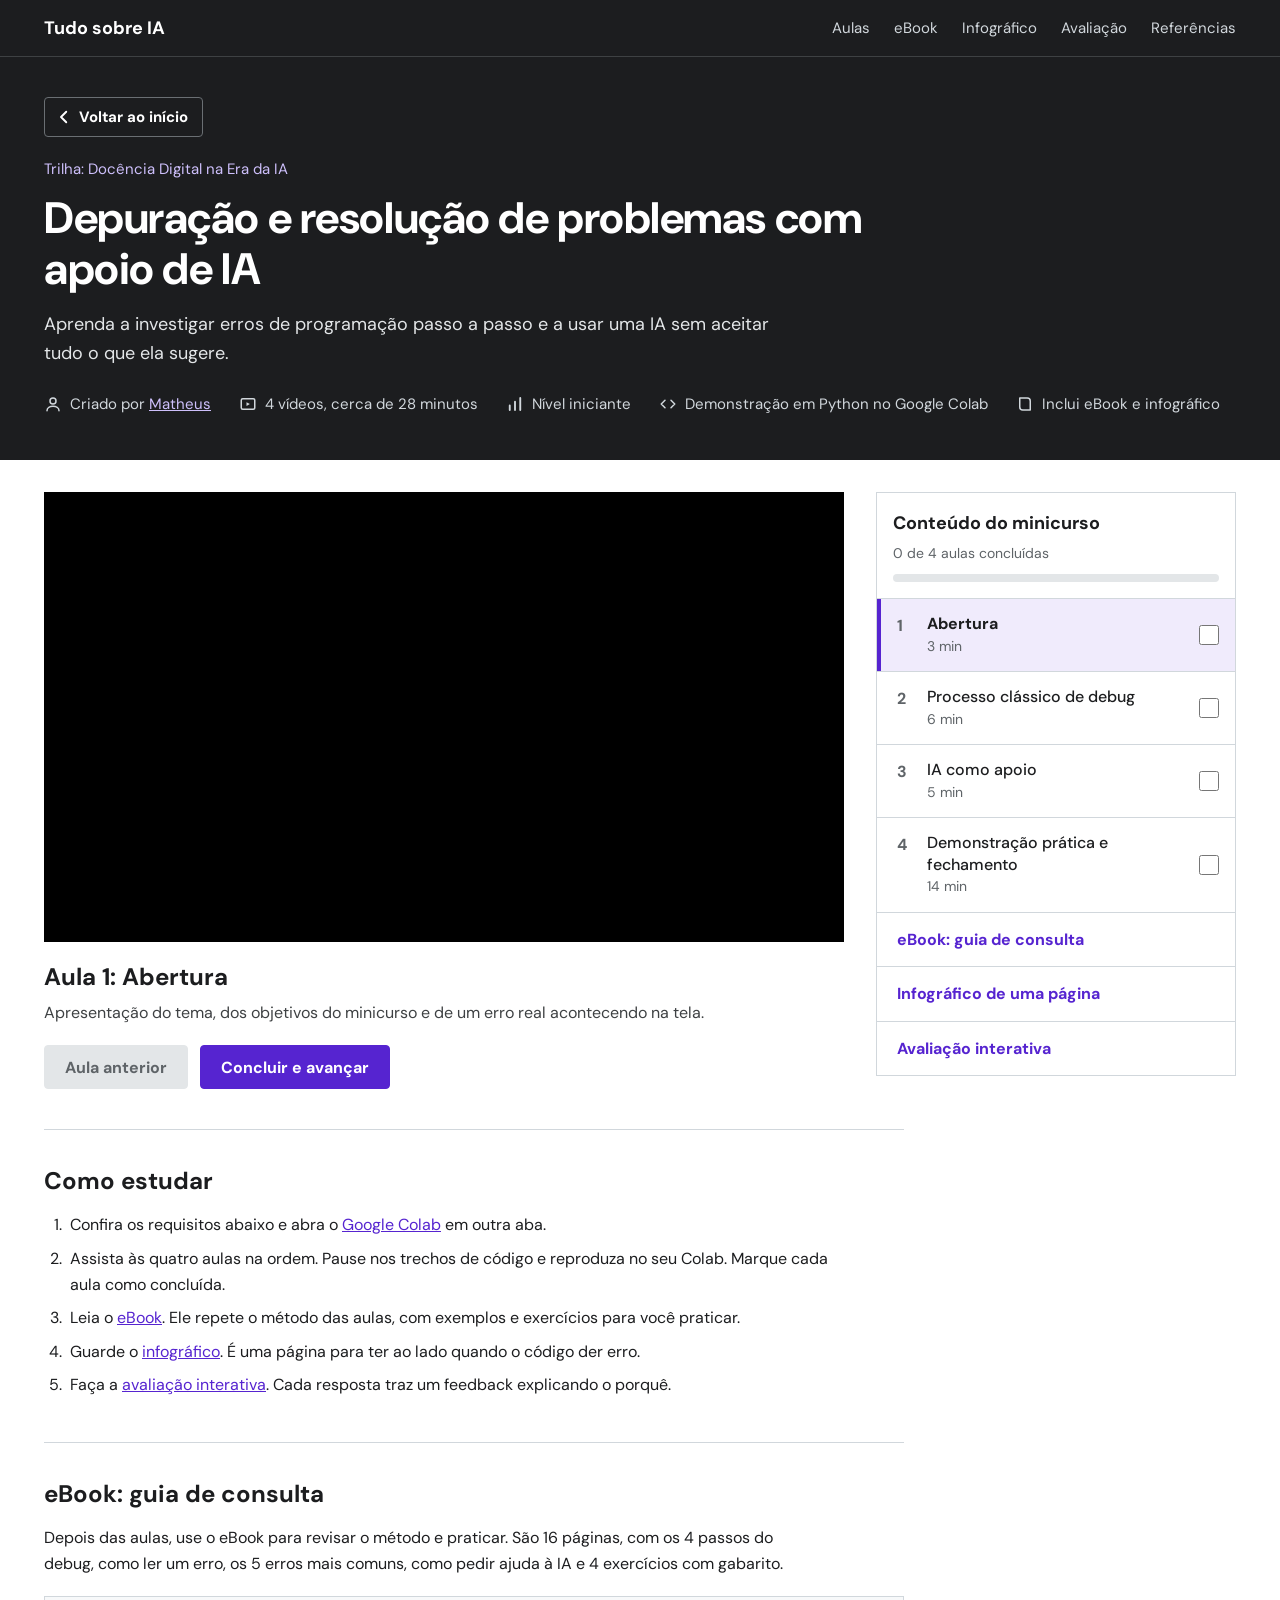
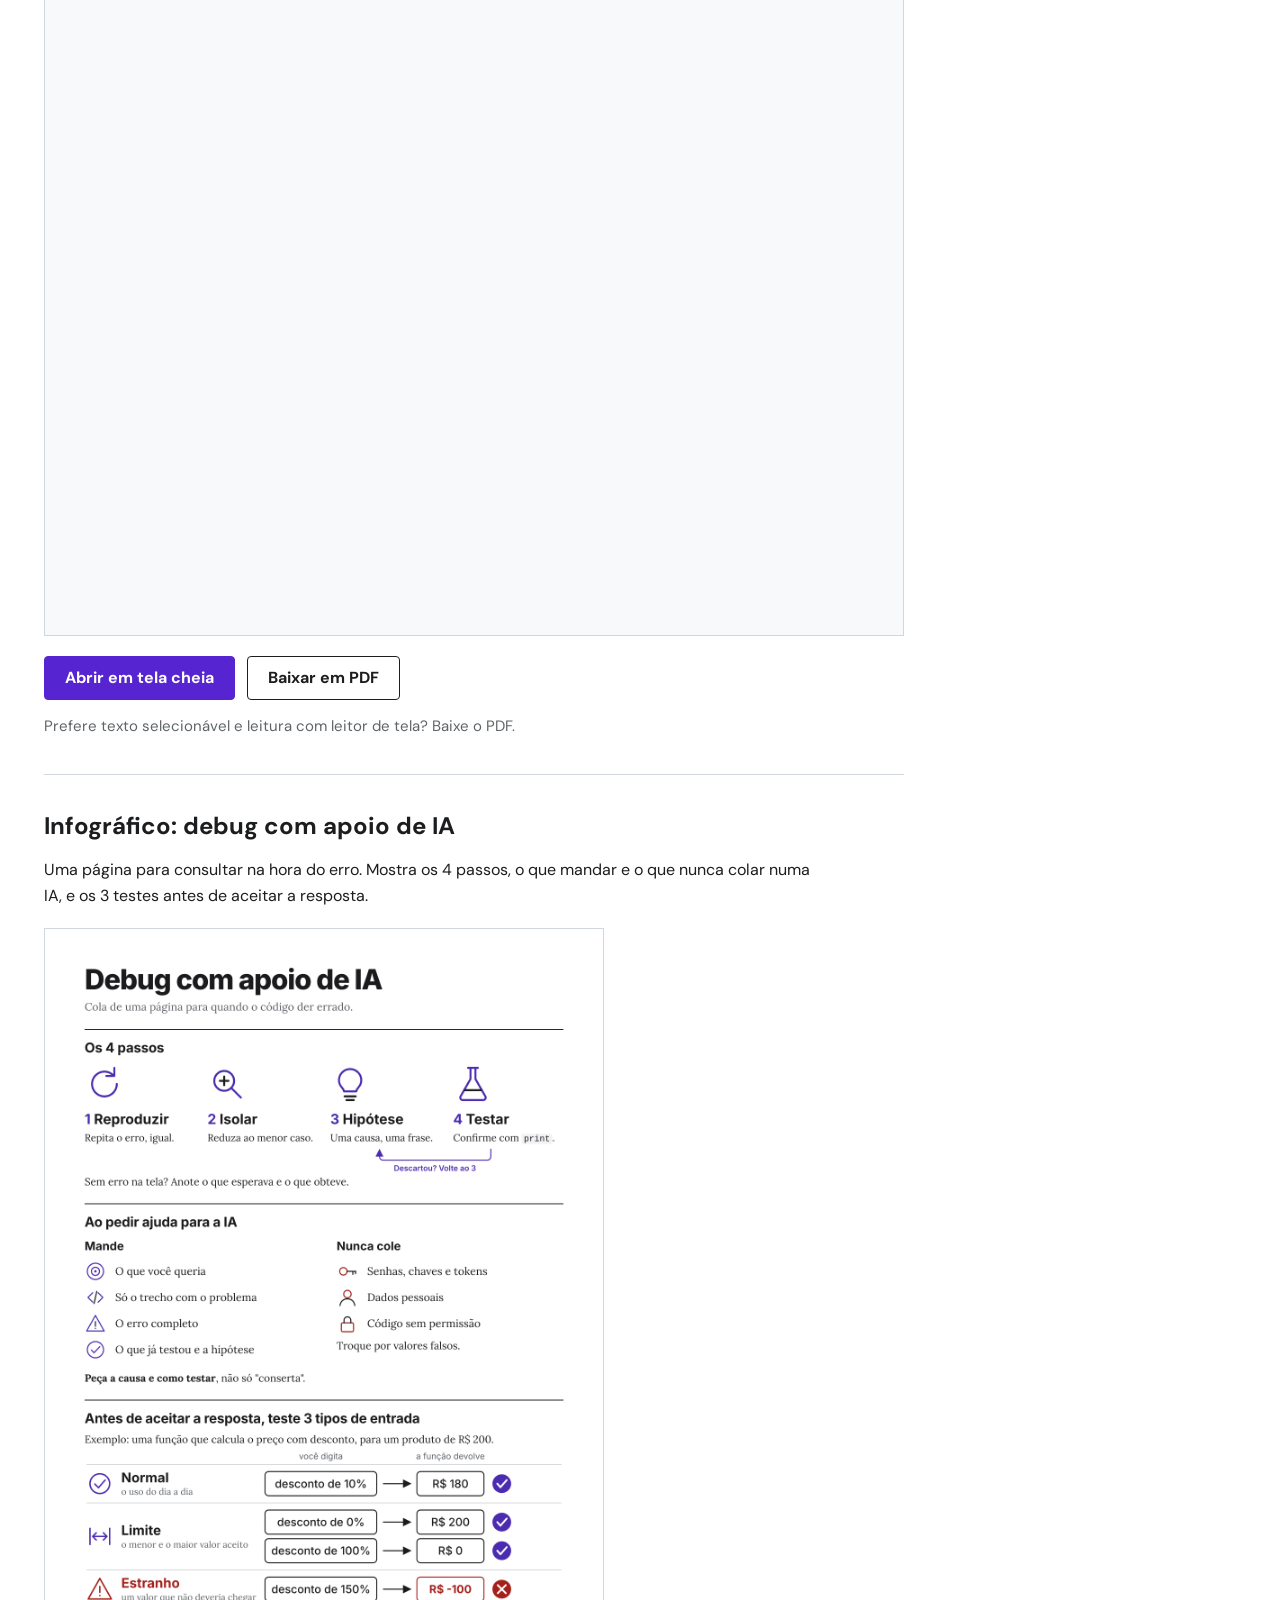
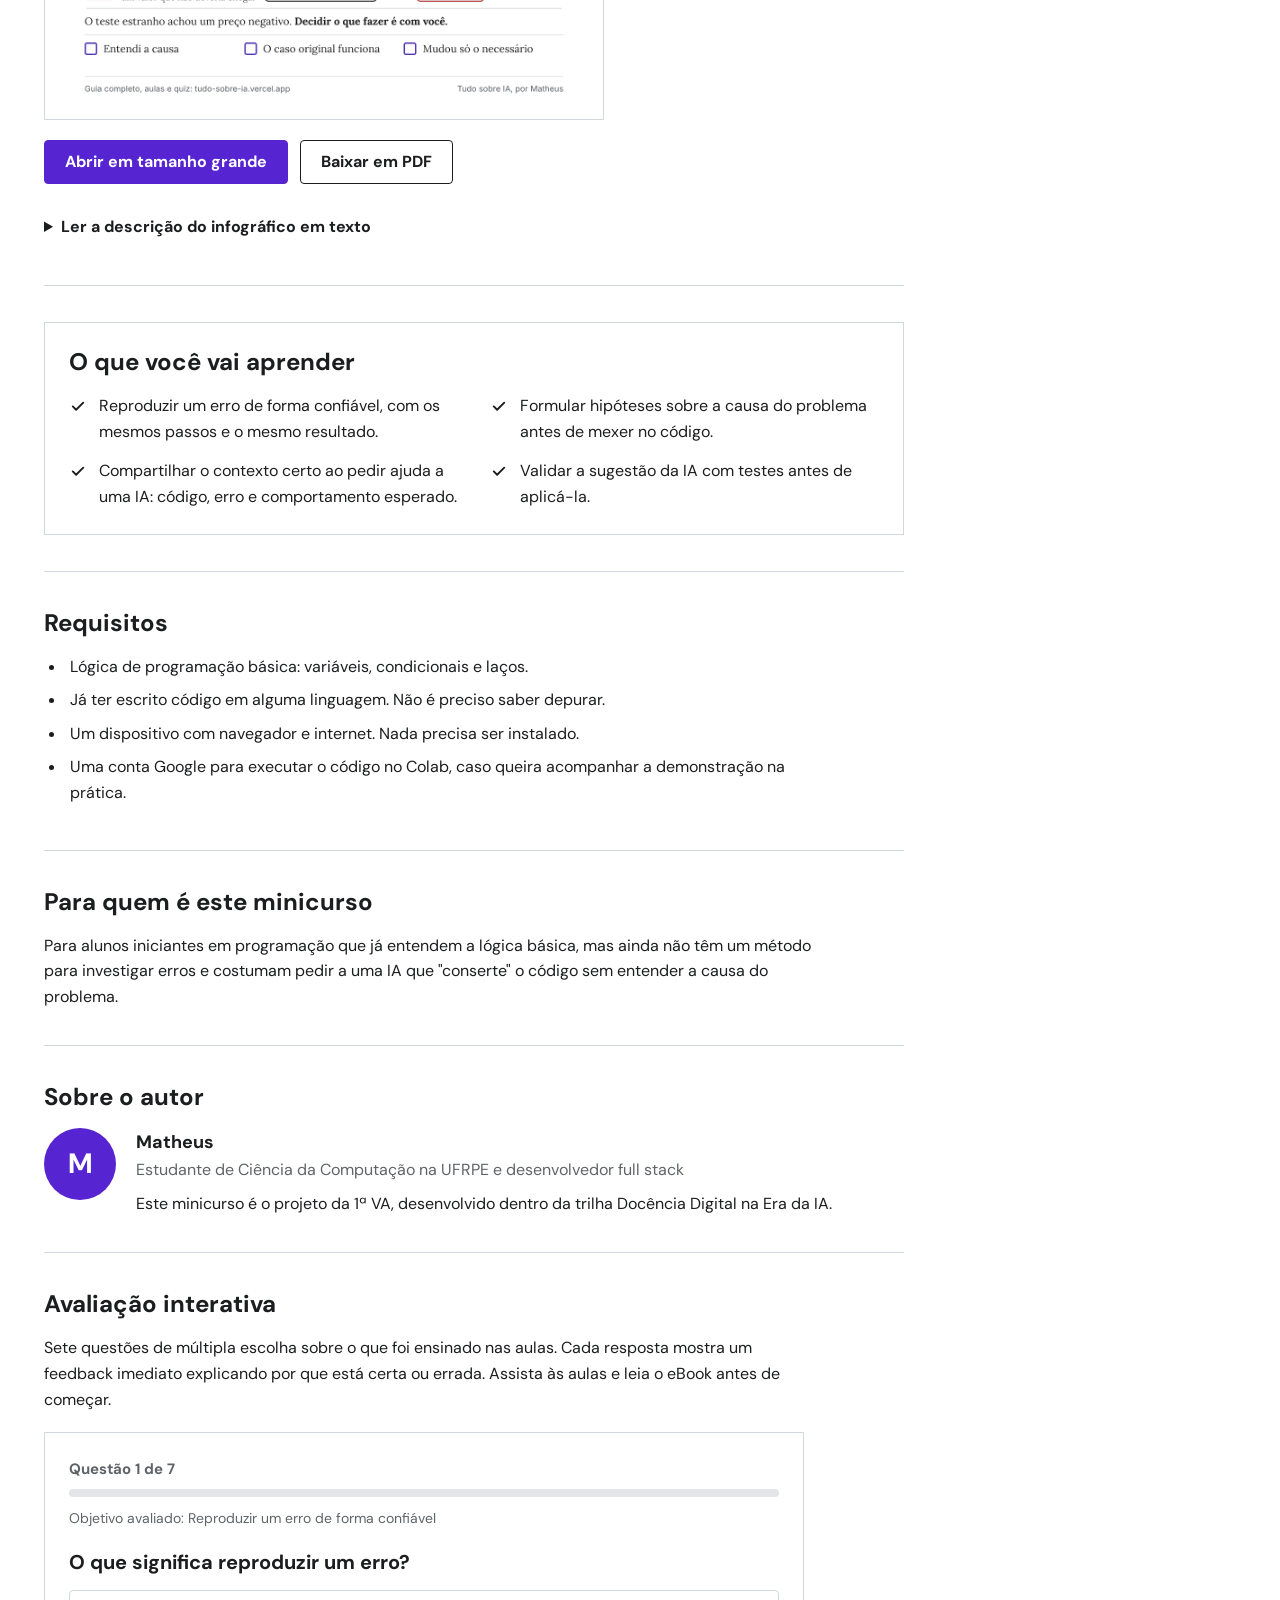
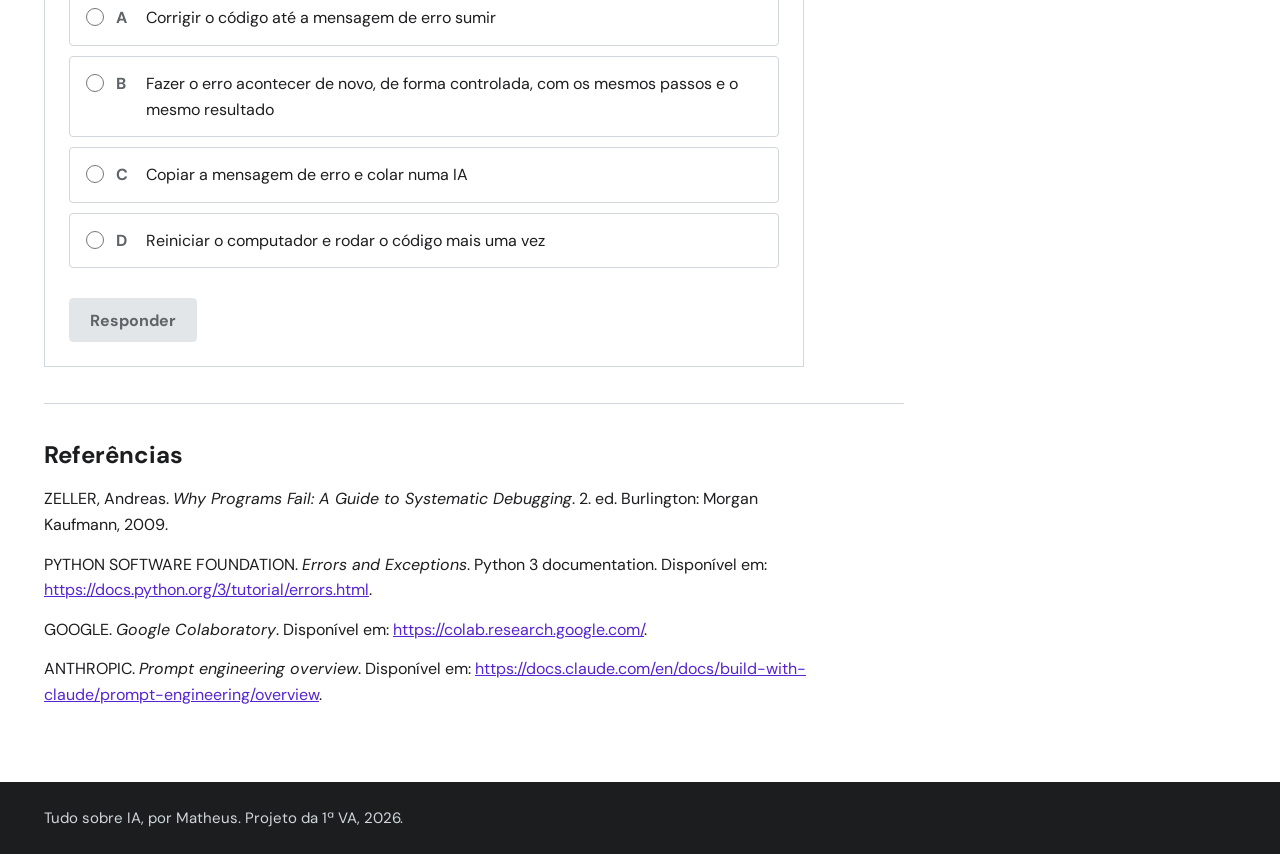
==== commit 7e20a360: "eBook, infografico e sequencia de estudo (2a VA) Co-Authored-By: Claude Sonnet 5.5 <noreply@anthropi" ====
--- a/curso.html
+++ b/curso.html
@@ -19,8 +19,9 @@
       <a class="brand" href="index.html">Tudo sobre IA</a>
       <nav aria-label="Seções da página">
         <ul>
-          <li><a href="#aula">Aula</a></li>
-          <li><a href="#aprender">Objetivos</a></li>
+          <li><a href="#aula">Aulas</a></li>
+          <li><a href="#ebook">eBook</a></li>
+          <li><a href="#infografico">Infográfico</a></li>
           <li><a href="#avaliacao">Avaliação</a></li>
           <li><a href="#referencias">Referências</a></li>
         </ul>
@@ -55,6 +56,10 @@
             <svg viewBox="0 0 24 24" width="18" height="18" aria-hidden="true" focusable="false"><path d="M8 7l-5 5 5 5M16 7l5 5-5 5" fill="none" stroke="currentColor" stroke-width="2" stroke-linecap="round" stroke-linejoin="round"/></svg>
             <span>Demonstração em Python no Google Colab</span>
           </li>
+          <li>
+            <svg viewBox="0 0 24 24" width="18" height="18" aria-hidden="true" focusable="false"><path d="M5 4h10a4 4 0 014 4v12H9a4 4 0 01-4-4z" fill="none" stroke="currentColor" stroke-width="2" stroke-linejoin="round"/></svg>
+            <span>Inclui eBook e infográfico</span>
+          </li>
         </ul>
       </div>
     </section>
@@ -81,6 +86,8 @@
           <progress id="progress" max="4" value="0" aria-labelledby="progress-text"></progress>
         </div>
         <ol id="lesson-list" class="lessons"></ol>
+        <a class="sidebar-foot" href="#ebook">eBook: guia de consulta</a>
+        <a class="sidebar-foot" href="#infografico">Infográfico de uma página</a>
         <a class="sidebar-foot" href="#avaliacao">Avaliação interativa</a>
       </aside>
     </section>
@@ -90,10 +97,43 @@
         <h2 id="como-estudar-titulo">Como estudar</h2>
         <ol class="steps">
           <li>Confira os requisitos abaixo e abra o <a href="https://colab.research.google.com/" target="_blank" rel="noopener noreferrer">Google Colab</a> em outra aba.</li>
-          <li>Assista às aulas na ordem. Pause nos trechos de código e reproduza no seu Colab.</li>
-          <li>Marque cada aula como concluída para acompanhar seu progresso.</li>
-          <li>Faça a avaliação interativa. Cada resposta traz um feedback explicando o porquê.</li>
+          <li>Assista às quatro aulas na ordem. Pause nos trechos de código e reproduza no seu Colab. Marque cada aula como concluída.</li>
+          <li>Leia o <a href="#ebook">eBook</a>. Ele repete o método das aulas, com exemplos e exercícios para você praticar.</li>
+          <li>Guarde o <a href="#infografico">infográfico</a>. É uma página para ter ao lado quando o código der erro.</li>
+          <li>Faça a <a href="#avaliacao">avaliação interativa</a>. Cada resposta traz um feedback explicando o porquê.</li>
         </ol>
+      </section>
+
+      <section id="ebook" class="block" aria-labelledby="ebook-titulo">
+        <h2 id="ebook-titulo">eBook: guia de consulta</h2>
+        <p>Depois das aulas, use o eBook para revisar o método e praticar. São 16 páginas, com os 4 passos do debug, como ler um erro, os 5 erros mais comuns, como pedir ajuda à IA e 4 exercícios com gabarito.</p>
+        <div class="embed-frame">
+          <iframe src="https://online.fliphtml5.com/qglyg/guia-consulta-depuracao-ia/" title="eBook: Guia de consulta de depuração com apoio de IA" loading="lazy" allowfullscreen></iframe>
+        </div>
+        <div class="actions">
+          <a class="btn" href="https://online.fliphtml5.com/qglyg/guia-consulta-depuracao-ia/" target="_blank" rel="noopener noreferrer">Abrir em tela cheia</a>
+          <a class="btn btn-ghost" href="materiais/guia-consulta-depuracao-ia.pdf" download>Baixar em PDF</a>
+        </div>
+        <p class="note">Prefere texto selecionável e leitura com leitor de tela? Baixe o PDF.</p>
+      </section>
+
+      <section id="infografico" class="block" aria-labelledby="infografico-titulo">
+        <h2 id="infografico-titulo">Infográfico: debug com apoio de IA</h2>
+        <p>Uma página para consultar na hora do erro. Mostra os 4 passos, o que mandar e o que nunca colar numa IA, e os 3 testes antes de aceitar a resposta.</p>
+        <a class="infog-link" href="materiais/infografico-debug-ia.png" target="_blank" rel="noopener noreferrer">
+          <img class="infog" src="materiais/infografico-debug-ia.png" width="2480" height="3508" loading="lazy" alt="Infográfico Debug com apoio de IA, em uma página: os 4 passos (reproduzir, isolar, hipótese, testar), o que mandar e o que nunca colar ao pedir ajuda para a IA, e os 3 tipos de teste (normal, limite e estranho) antes de aceitar a resposta. A descrição completa está logo abaixo.">
+        </a>
+        <div class="actions">
+          <a class="btn" href="materiais/infografico-debug-ia.png" target="_blank" rel="noopener noreferrer">Abrir em tamanho grande</a>
+          <a class="btn btn-ghost" href="materiais/infografico-debug-ia.pdf" download>Baixar em PDF</a>
+        </div>
+        <details class="alt-text">
+          <summary>Ler a descrição do infográfico em texto</summary>
+          <p><strong>Os 4 passos.</strong> 1 Reproduzir: repita o erro, igual. 2 Isolar: reduza ao menor caso. 3 Hipótese: uma causa, uma frase. 4 Testar: confirme com print. Se descartar a hipótese, volte ao passo 3. Sem erro na tela, anote o que esperava e o que obteve.</p>
+          <p><strong>Ao pedir ajuda para a IA.</strong> Mande o que você queria, só o trecho com o problema, o erro completo, e o que já testou com a hipótese. Nunca cole senhas, chaves e tokens, dados pessoais, nem código sem permissão. Troque por valores falsos. Peça a causa e como testar, não só "conserta".</p>
+          <p><strong>Antes de aceitar a resposta, teste 3 tipos de entrada.</strong> Exemplo: uma função que calcula o preço com desconto, para um produto de R$ 200. Normal (o uso do dia a dia): desconto de 10% devolve R$ 180. Limite (o menor e o maior valor aceito): desconto de 0% devolve R$ 200 e desconto de 100% devolve R$ 0. Estranho (um valor que não deveria chegar): desconto de 150% devolve R$ -100, um preço negativo, o que mostra um problema. Decidir o que fazer é com você.</p>
+          <p><strong>Confira.</strong> Entendi a causa. O caso original funciona. Mudou só o necessário.</p>
+        </details>
       </section>
 
       <section id="aprender" class="block" aria-labelledby="aprender-titulo">
@@ -150,7 +190,7 @@
 
       <section id="avaliacao" class="block" aria-labelledby="avaliacao-titulo">
         <h2 id="avaliacao-titulo">Avaliação interativa</h2>
-        <p class="assess-intro">Sete questões de múltipla escolha sobre o que foi ensinado nas aulas. Cada resposta mostra um feedback imediato explicando por que está certa ou errada. Assista às quatro aulas antes de começar.</p>
+        <p class="assess-intro">Sete questões de múltipla escolha sobre o que foi ensinado nas aulas. Cada resposta mostra um feedback imediato explicando por que está certa ou errada. Assista às aulas e leia o eBook antes de começar.</p>
         <div id="quiz" class="quiz">
           <noscript><p>Ative o JavaScript para fazer a avaliação.</p></noscript>
         </div>
--- a/styles.css
+++ b/styles.css
@@ -319,6 +319,7 @@
   text-decoration: none;
 }
 .sidebar-foot:hover { background: var(--mist); text-decoration: underline; }
+.sidebar-foot + .sidebar-foot { border-top: 1px solid var(--line); }
 
 /* Conteúdo abaixo do player */
 .content { padding-bottom: 24px; }
@@ -487,7 +488,7 @@
 
 .how {
   display: grid;
-  grid-template-columns: repeat(3, minmax(0, 1fr));
+  grid-template-columns: repeat(4, minmax(0, 1fr));
   gap: 32px;
   list-style: none;
 }
@@ -509,10 +510,11 @@
 @media (max-width: 960px) {
   .course-card { grid-template-columns: minmax(0, 1fr); }
   .course-cover { padding: 24px; }
-  .how { grid-template-columns: minmax(0, 1fr); gap: 24px; }
+  .how { grid-template-columns: repeat(2, minmax(0, 1fr)); gap: 24px; }
 }
 
 @media (max-width: 560px) {
+  .how { grid-template-columns: minmax(0, 1fr); }
   .hero-home { padding: 32px 0 36px; }
   .course-info { padding: 20px; }
 }
@@ -675,3 +677,56 @@
   html { scroll-behavior: auto; }
   * { transition: none !important; }
 }
+
+
+/* eBook e infográfico */
+.embed-frame {
+  margin-top: 20px;
+  height: 640px;
+  border: 1px solid var(--line);
+  background: var(--mist);
+}
+.embed-frame iframe {
+  display: block;
+  width: 100%;
+  height: 100%;
+  border: 0;
+}
+.actions {
+  display: flex;
+  flex-wrap: wrap;
+  gap: 12px;
+  margin-top: 20px;
+}
+.note {
+  margin-top: 14px;
+  color: var(--muted);
+  font-size: 0.9375rem;
+}
+.infog-link {
+  display: block;
+  max-width: 560px;
+  margin-top: 20px;
+  border: 1px solid var(--line);
+}
+.infog {
+  display: block;
+  width: 100%;
+  height: auto;
+}
+.alt-text {
+  max-width: 70ch;
+  margin-top: 20px;
+}
+.alt-text summary {
+  min-height: 44px;
+  padding: 10px 0;
+  font-weight: 700;
+  cursor: pointer;
+}
+.alt-text p { margin-top: 10px; }
+
+@media (max-width: 560px) {
+  .embed-frame { height: 480px; }
+  .actions .btn { flex: 1 1 100%; }
+}
